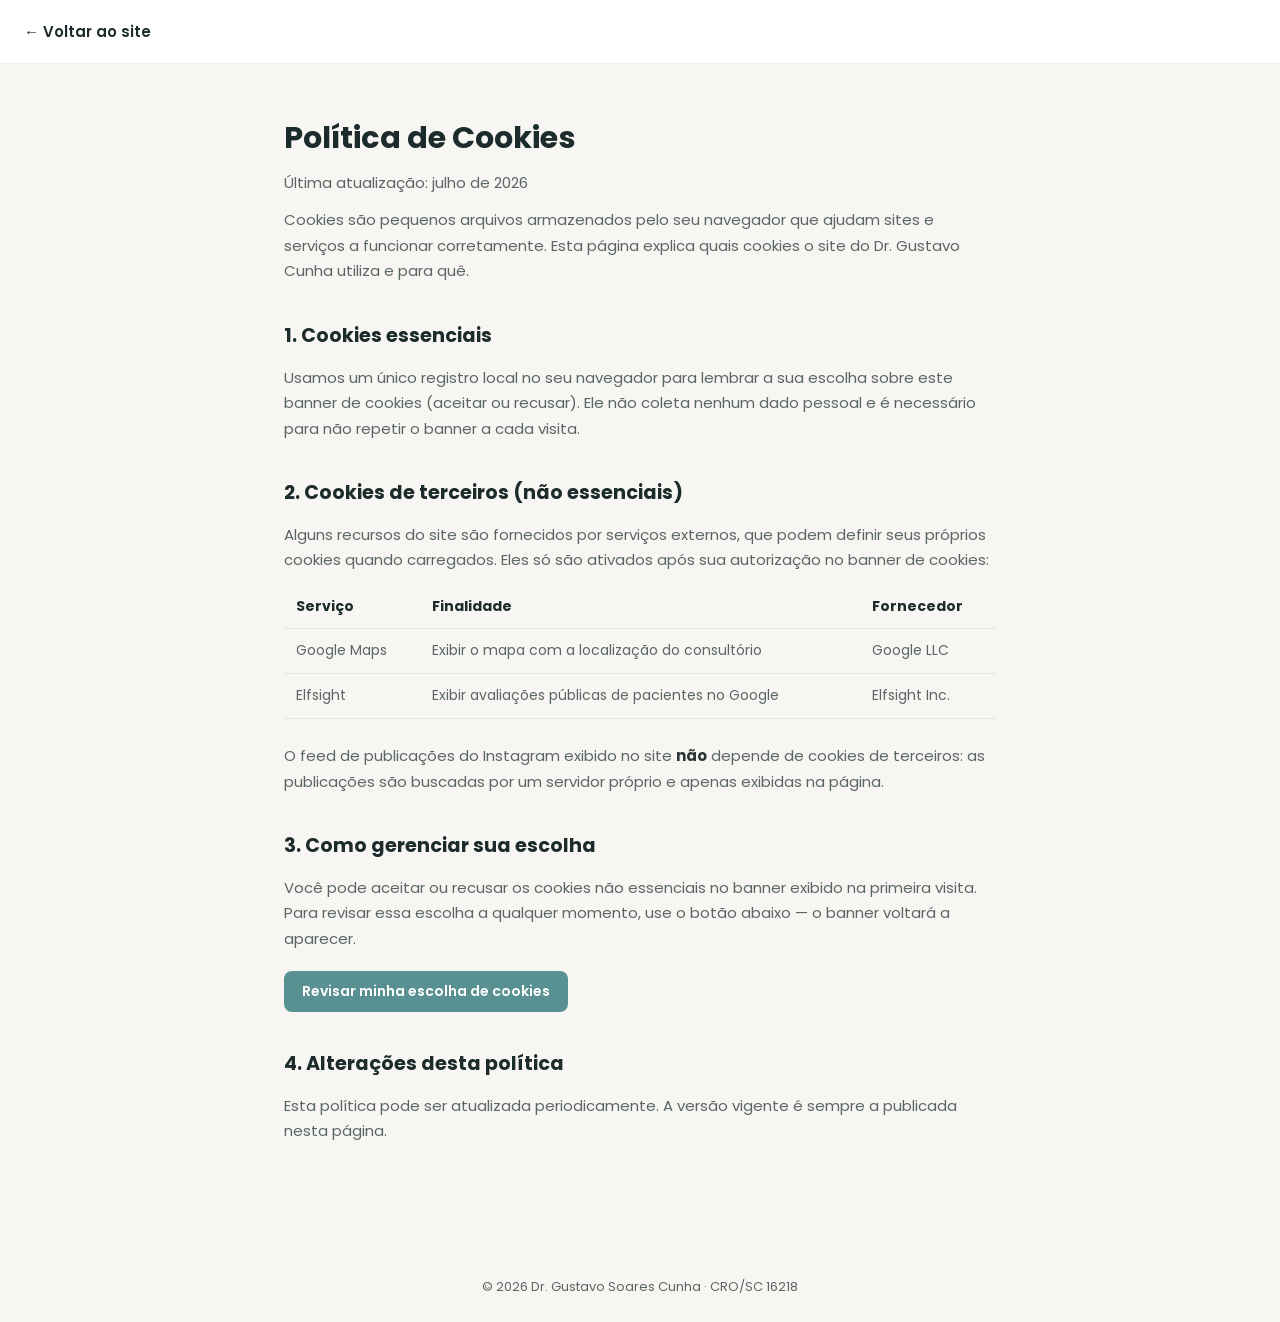
==== politica-de-cookies.html @ ce89d036 "feat: páginas legais e banner de cookies (LGPD) - Novas páginas: Termos de Uso, Política de Privacid" ====
<!DOCTYPE html>
<html lang="pt-BR">
<head>
  <meta charset="UTF-8" />
  <meta name="viewport" content="width=device-width, initial-scale=1.0" />
  <meta name="robots" content="noindex,follow" />
  <title>Política de Cookies | Dr. Gustavo Cunha</title>
  <link rel="icon" type="image/png" href="/GFAVICON.png" />
  <link href="https://fonts.googleapis.com/css2?family=Poppins:wght@300;400;500;600;700&display=swap" rel="stylesheet" />
  <link rel="stylesheet" href="/legal.css" />
  <style>
    table { width: 100%; border-collapse: collapse; margin: 12px 0 24px; font-size: 14px; }
    th, td { text-align: left; padding: 10px 12px; border-bottom: 1px solid rgba(28,43,43,0.08); vertical-align: top; }
    th { color: var(--dark); }
    td { color: var(--text-soft); }
    .cookie-reset-btn {
      display: inline-block;
      margin-top: 8px;
      padding: 10px 18px;
      background: var(--primary);
      color: var(--white);
      border: none;
      border-radius: 8px;
      font-family: inherit;
      font-size: 14px;
      font-weight: 600;
      cursor: pointer;
    }
    .cookie-reset-btn:hover { background: var(--primary-dk); }
  </style>
</head>
<body>
  <header class="legal-header">
    <a href="/">← Voltar ao site</a>
  </header>

  <main class="legal-main">
    <h1>Política de Cookies</h1>
    <p class="legal-updated">Última atualização: julho de 2026</p>

    <p>Cookies são pequenos arquivos armazenados pelo seu navegador que ajudam sites e serviços a funcionar corretamente. Esta página explica quais cookies o site do Dr. Gustavo Cunha utiliza e para quê.</p>

    <h2>1. Cookies essenciais</h2>
    <p>Usamos um único registro local no seu navegador para lembrar a sua escolha sobre este banner de cookies (aceitar ou recusar). Ele não coleta nenhum dado pessoal e é necessário para não repetir o banner a cada visita.</p>

    <h2>2. Cookies de terceiros (não essenciais)</h2>
    <p>Alguns recursos do site são fornecidos por serviços externos, que podem definir seus próprios cookies quando carregados. Eles só são ativados após sua autorização no banner de cookies:</p>

    <table>
      <tr><th>Serviço</th><th>Finalidade</th><th>Fornecedor</th></tr>
      <tr>
        <td>Google Maps</td>
        <td>Exibir o mapa com a localização do consultório</td>
        <td>Google LLC</td>
      </tr>
      <tr>
        <td>Elfsight</td>
        <td>Exibir avaliações públicas de pacientes no Google</td>
        <td>Elfsight Inc.</td>
      </tr>
    </table>

    <p>O feed de publicações do Instagram exibido no site <strong>não</strong> depende de cookies de terceiros: as publicações são buscadas por um servidor próprio e apenas exibidas na página.</p>

    <h2>3. Como gerenciar sua escolha</h2>
    <p>Você pode aceitar ou recusar os cookies não essenciais no banner exibido na primeira visita. Para revisar essa escolha a qualquer momento, use o botão abaixo — o banner voltará a aparecer.</p>
    <button class="cookie-reset-btn" onclick="localStorage.removeItem('cookie-consent'); location.reload();">Revisar minha escolha de cookies</button>

    <h2>4. Alterações desta política</h2>
    <p>Esta política pode ser atualizada periodicamente. A versão vigente é sempre a publicada nesta página.</p>
  </main>

  <div class="legal-footer">© <span id="year"></span> Dr. Gustavo Soares Cunha · CRO/SC 16218</div>
  <script>document.getElementById('year').textContent = new Date().getFullYear();</script>
</body>
</html>
---- legal.css ----
/* Estilos compartilhados pelas páginas legais (Termos, Privacidade, Cookies) */
*, *::before, *::after { box-sizing: border-box; margin: 0; padding: 0; }

:root {
  --primary:    #599192;
  --primary-dk: #4a7b7c;
  --bg:         #F8F6F2;
  --dark:       #1C2B2B;
  --text:       #2D3636;
  --text-soft:  #5a6666;
  --white:      #ffffff;
}

body {
  font-family: 'Poppins', -apple-system, BlinkMacSystemFont, sans-serif;
  background: var(--bg);
  color: var(--text);
  line-height: 1.7;
}

.legal-header {
  background: var(--white);
  border-bottom: 1px solid rgba(28, 43, 43, 0.08);
  padding: 18px 24px;
}

.legal-header a {
  color: var(--dark);
  text-decoration: none;
  font-weight: 600;
  font-size: 15px;
  display: inline-flex;
  align-items: center;
  gap: 8px;
}

.legal-header a:hover { color: var(--primary); }

.legal-main {
  max-width: 760px;
  margin: 0 auto;
  padding: 48px 24px 96px;
}

.legal-main h1 {
  color: var(--dark);
  font-size: 1.9rem;
  margin-bottom: 6px;
}

.legal-updated {
  color: var(--text-soft);
  font-size: 14px;
  margin-bottom: 36px;
}

.legal-main h2 {
  color: var(--dark);
  font-size: 1.2rem;
  margin-top: 36px;
  margin-bottom: 12px;
}

.legal-main p, .legal-main li {
  color: var(--text-soft);
  font-size: 15px;
  margin-bottom: 12px;
}

.legal-main ul, .legal-main ol {
  padding-left: 20px;
  margin-bottom: 12px;
}

.legal-main strong { color: var(--text); }

.legal-main a { color: var(--primary-dk); }

.legal-footer {
  text-align: center;
  padding: 24px;
  color: var(--text-soft);
  font-size: 13px;
}
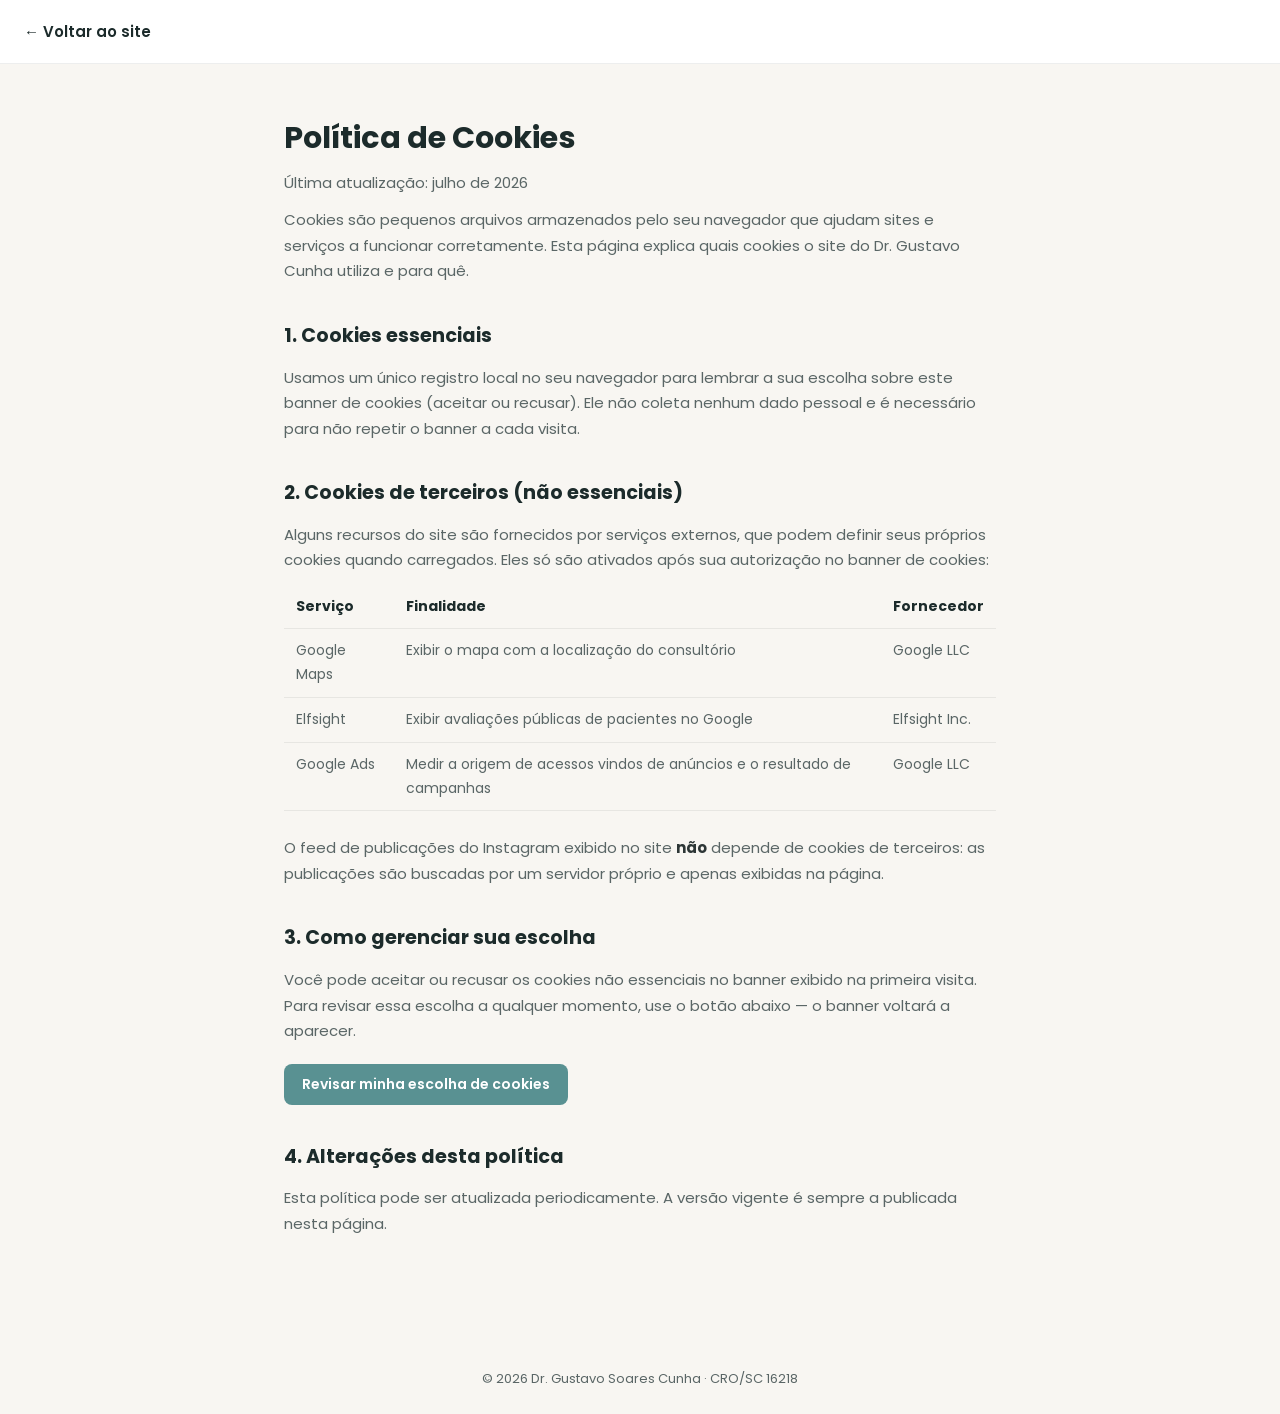
==== commit 6787448e: "feat: instala tag de conversão do Google Ads (AW-18360936071) Carrega o gtag.js só depois que o visi" ====
--- a/politica-de-cookies.html
+++ b/politica-de-cookies.html
@@ -58,6 +58,11 @@
         <td>Exibir avaliações públicas de pacientes no Google</td>
         <td>Elfsight Inc.</td>
       </tr>
+      <tr>
+        <td>Google Ads</td>
+        <td>Medir a origem de acessos vindos de anúncios e o resultado de campanhas</td>
+        <td>Google LLC</td>
+      </tr>
     </table>
 
     <p>O feed de publicações do Instagram exibido no site <strong>não</strong> depende de cookies de terceiros: as publicações são buscadas por um servidor próprio e apenas exibidas na página.</p>
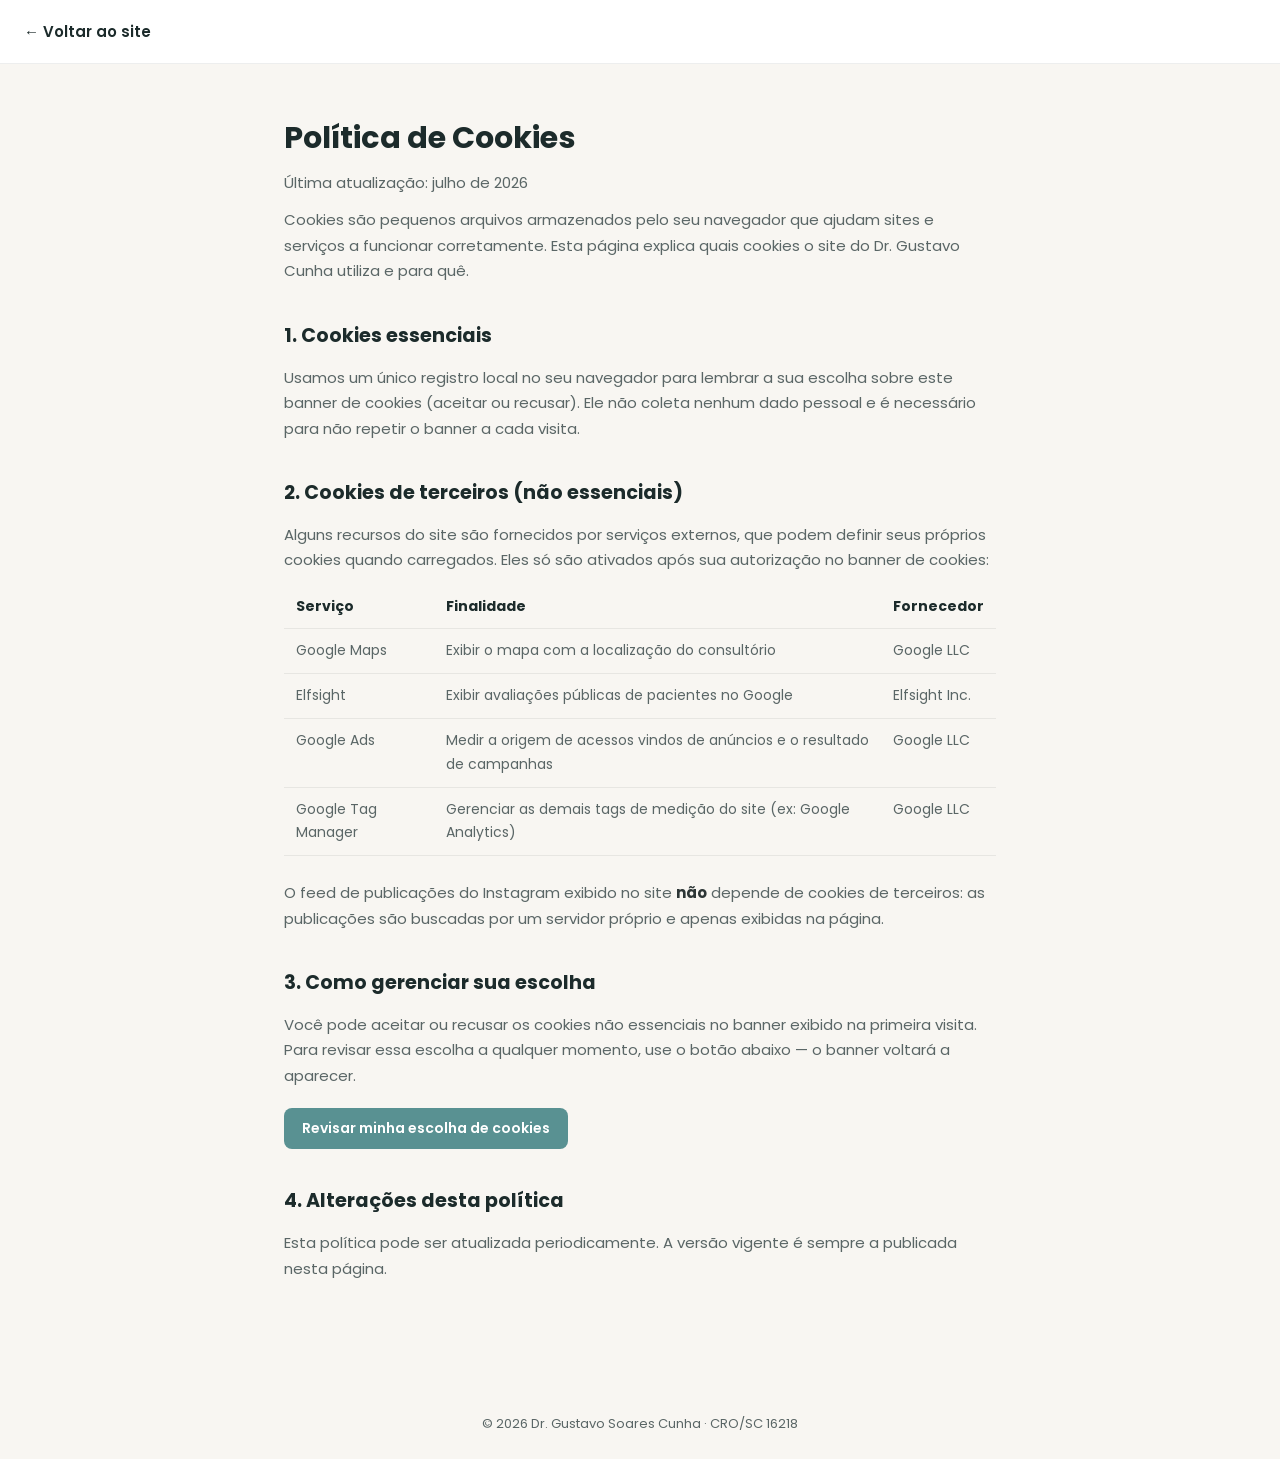
==== commit 1f54d957: "feat: instala Google Tag Manager (GTM-WSZRPRP4) O snippet do head carrega só após consentimento de c" ====
--- a/politica-de-cookies.html
+++ b/politica-de-cookies.html
@@ -63,6 +63,11 @@
         <td>Medir a origem de acessos vindos de anúncios e o resultado de campanhas</td>
         <td>Google LLC</td>
       </tr>
+      <tr>
+        <td>Google Tag Manager</td>
+        <td>Gerenciar as demais tags de medição do site (ex: Google Analytics)</td>
+        <td>Google LLC</td>
+      </tr>
     </table>
 
     <p>O feed de publicações do Instagram exibido no site <strong>não</strong> depende de cookies de terceiros: as publicações são buscadas por um servidor próprio e apenas exibidas na página.</p>
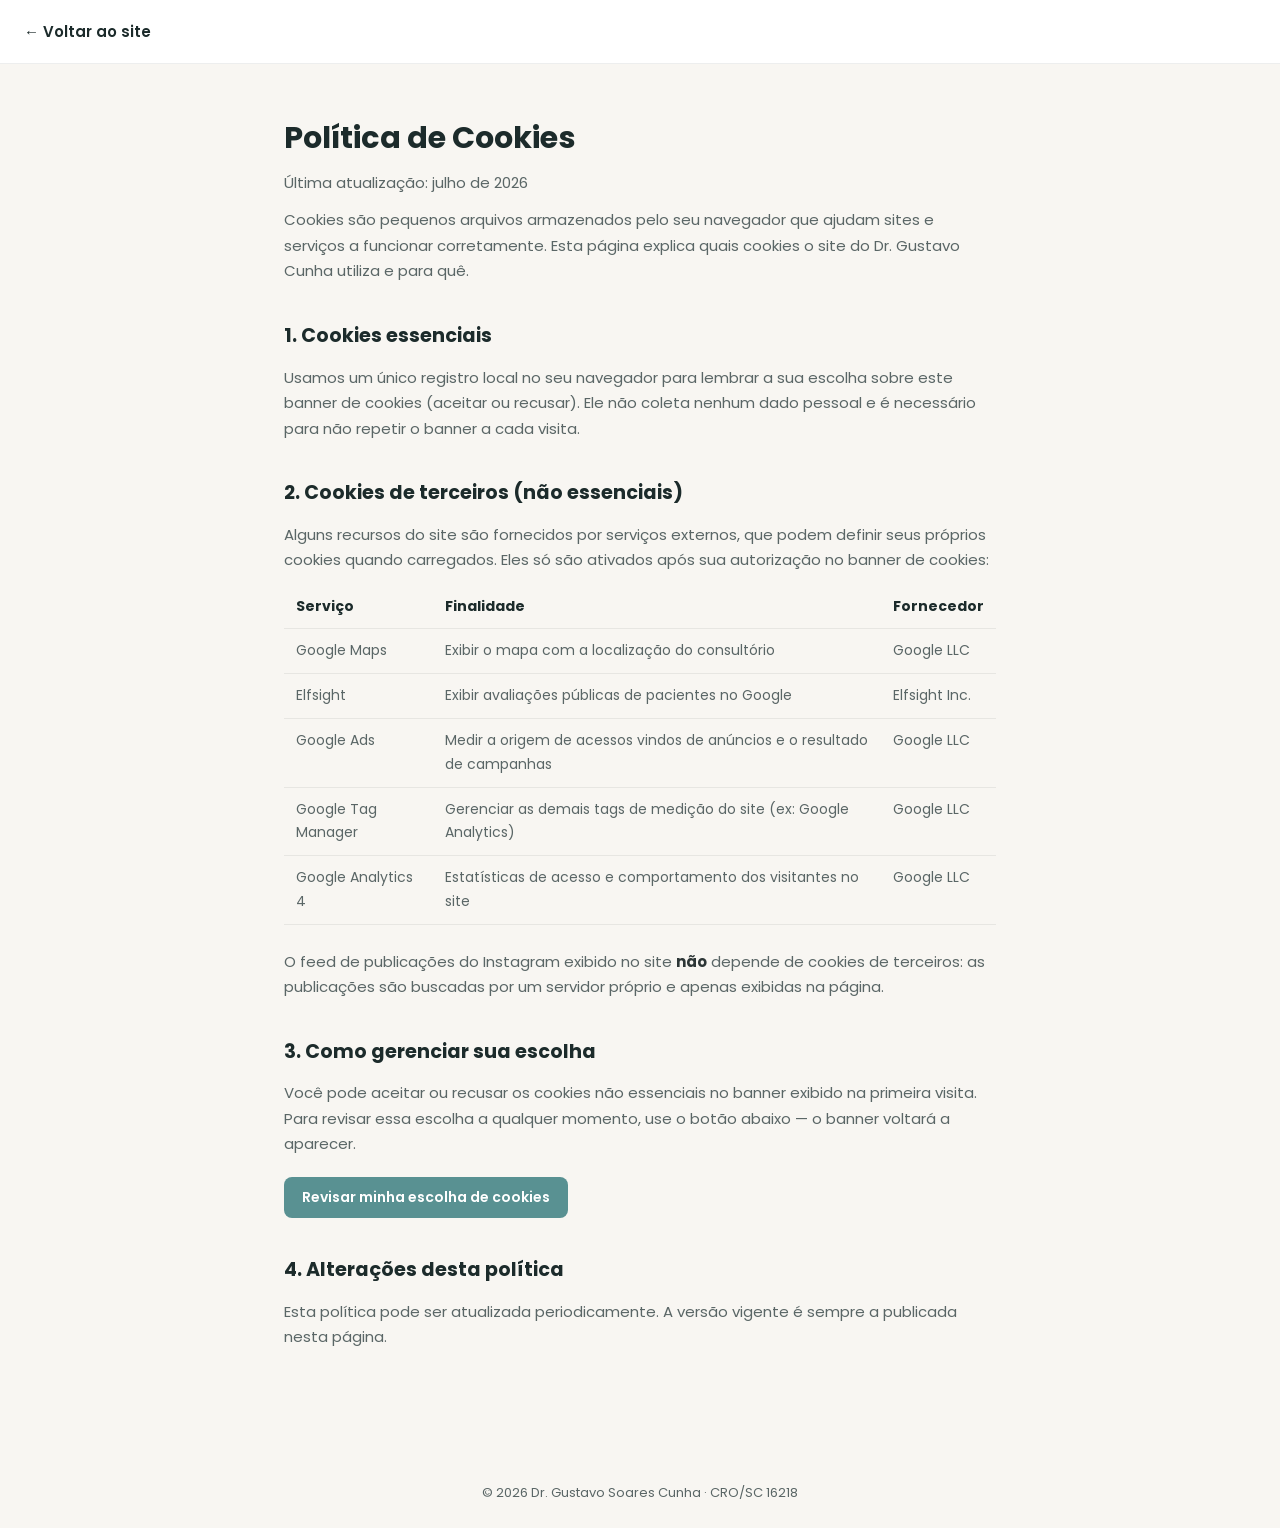
==== commit 932943b6: "feat: instala Google Analytics 4 (G-B969YSVCHT) Config explícito no mesmo gtag.js já usado pelo Goog" ====
--- a/politica-de-cookies.html
+++ b/politica-de-cookies.html
@@ -68,6 +68,11 @@
         <td>Gerenciar as demais tags de medição do site (ex: Google Analytics)</td>
         <td>Google LLC</td>
       </tr>
+      <tr>
+        <td>Google Analytics 4</td>
+        <td>Estatísticas de acesso e comportamento dos visitantes no site</td>
+        <td>Google LLC</td>
+      </tr>
     </table>
 
     <p>O feed de publicações do Instagram exibido no site <strong>não</strong> depende de cookies de terceiros: as publicações são buscadas por um servidor próprio e apenas exibidas na página.</p>
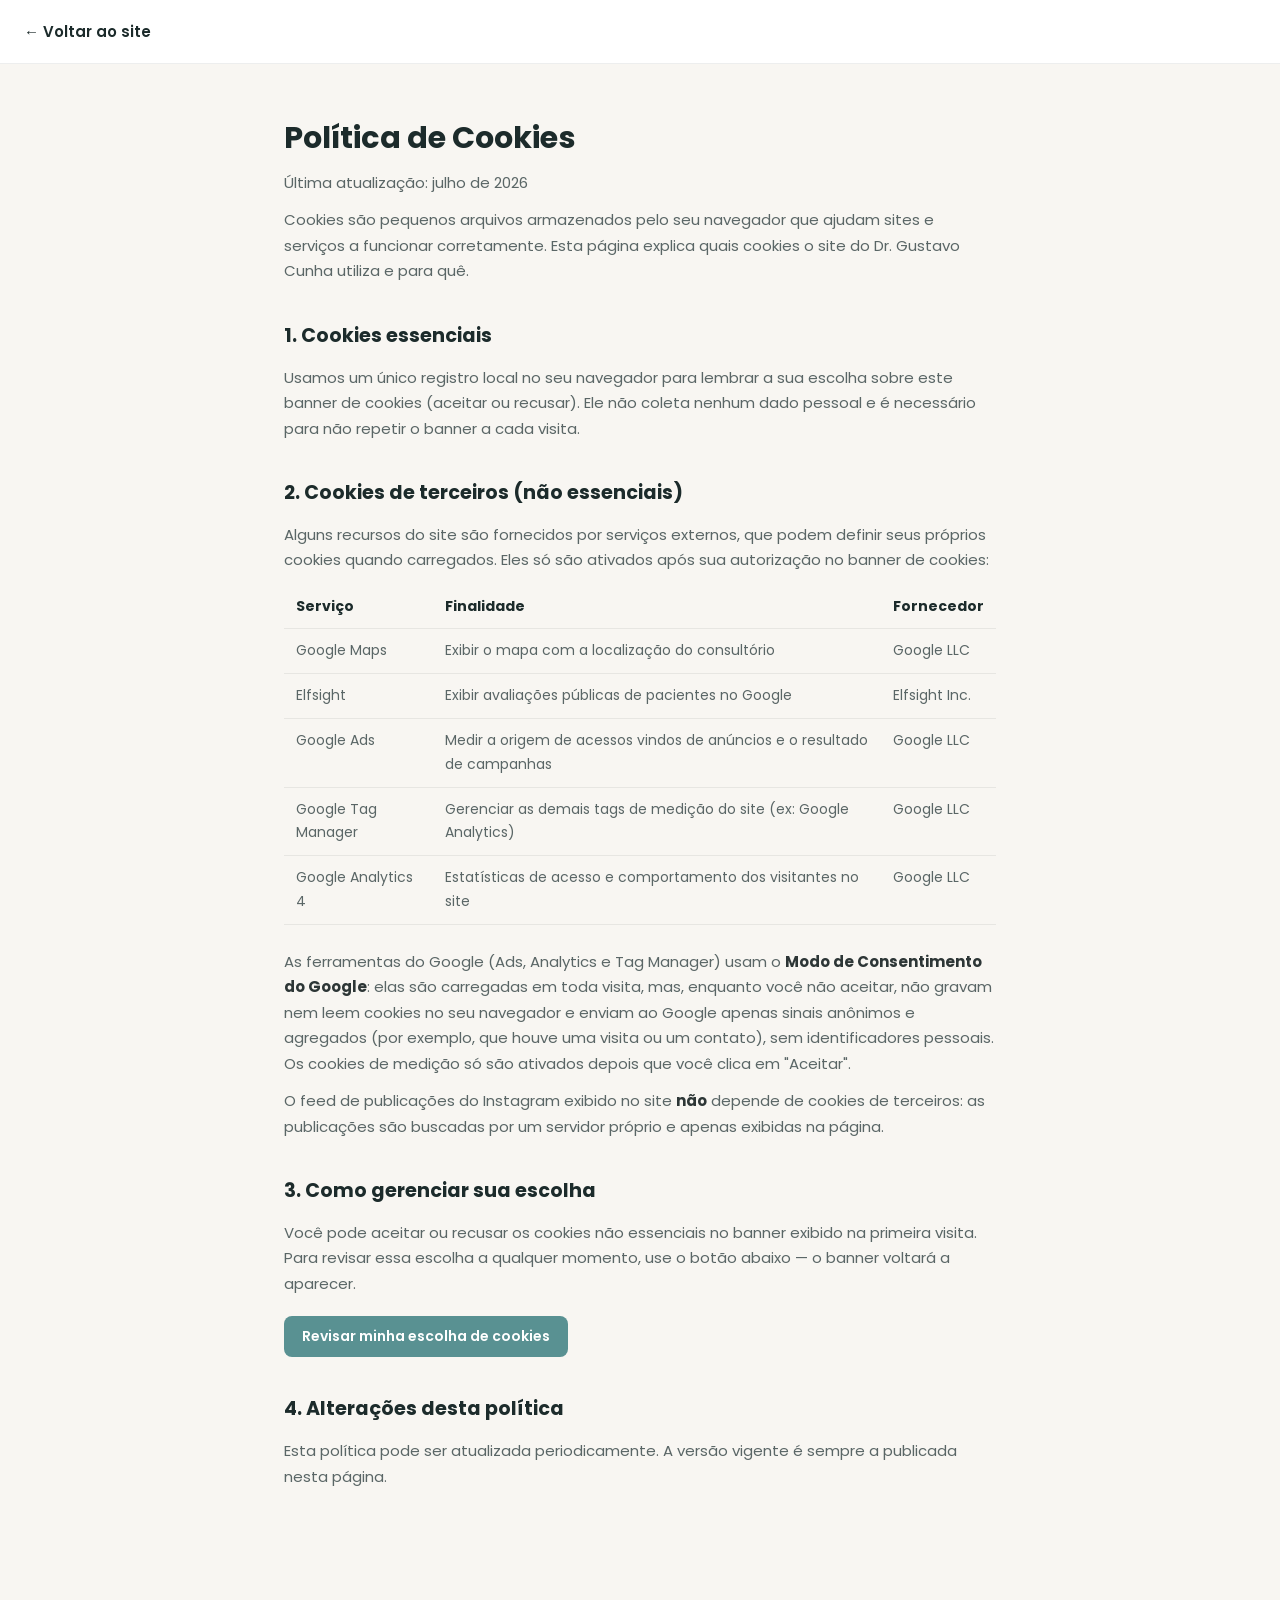
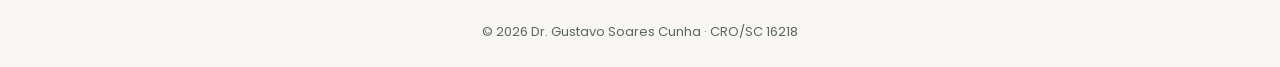
==== commit cd2bd508: "feat: Consent Mode v2 do Google e corrige links de telefone As tags do Google (Ads, GA4, GTM) passam" ====
--- a/politica-de-cookies.html
+++ b/politica-de-cookies.html
@@ -75,6 +75,8 @@
       </tr>
     </table>
 
+    <p>As ferramentas do Google (Ads, Analytics e Tag Manager) usam o <strong>Modo de Consentimento do Google</strong>: elas são carregadas em toda visita, mas, enquanto você não aceitar, não gravam nem leem cookies no seu navegador e enviam ao Google apenas sinais anônimos e agregados (por exemplo, que houve uma visita ou um contato), sem identificadores pessoais. Os cookies de medição só são ativados depois que você clica em "Aceitar".</p>
+
     <p>O feed de publicações do Instagram exibido no site <strong>não</strong> depende de cookies de terceiros: as publicações são buscadas por um servidor próprio e apenas exibidas na página.</p>
 
     <h2>3. Como gerenciar sua escolha</h2>
